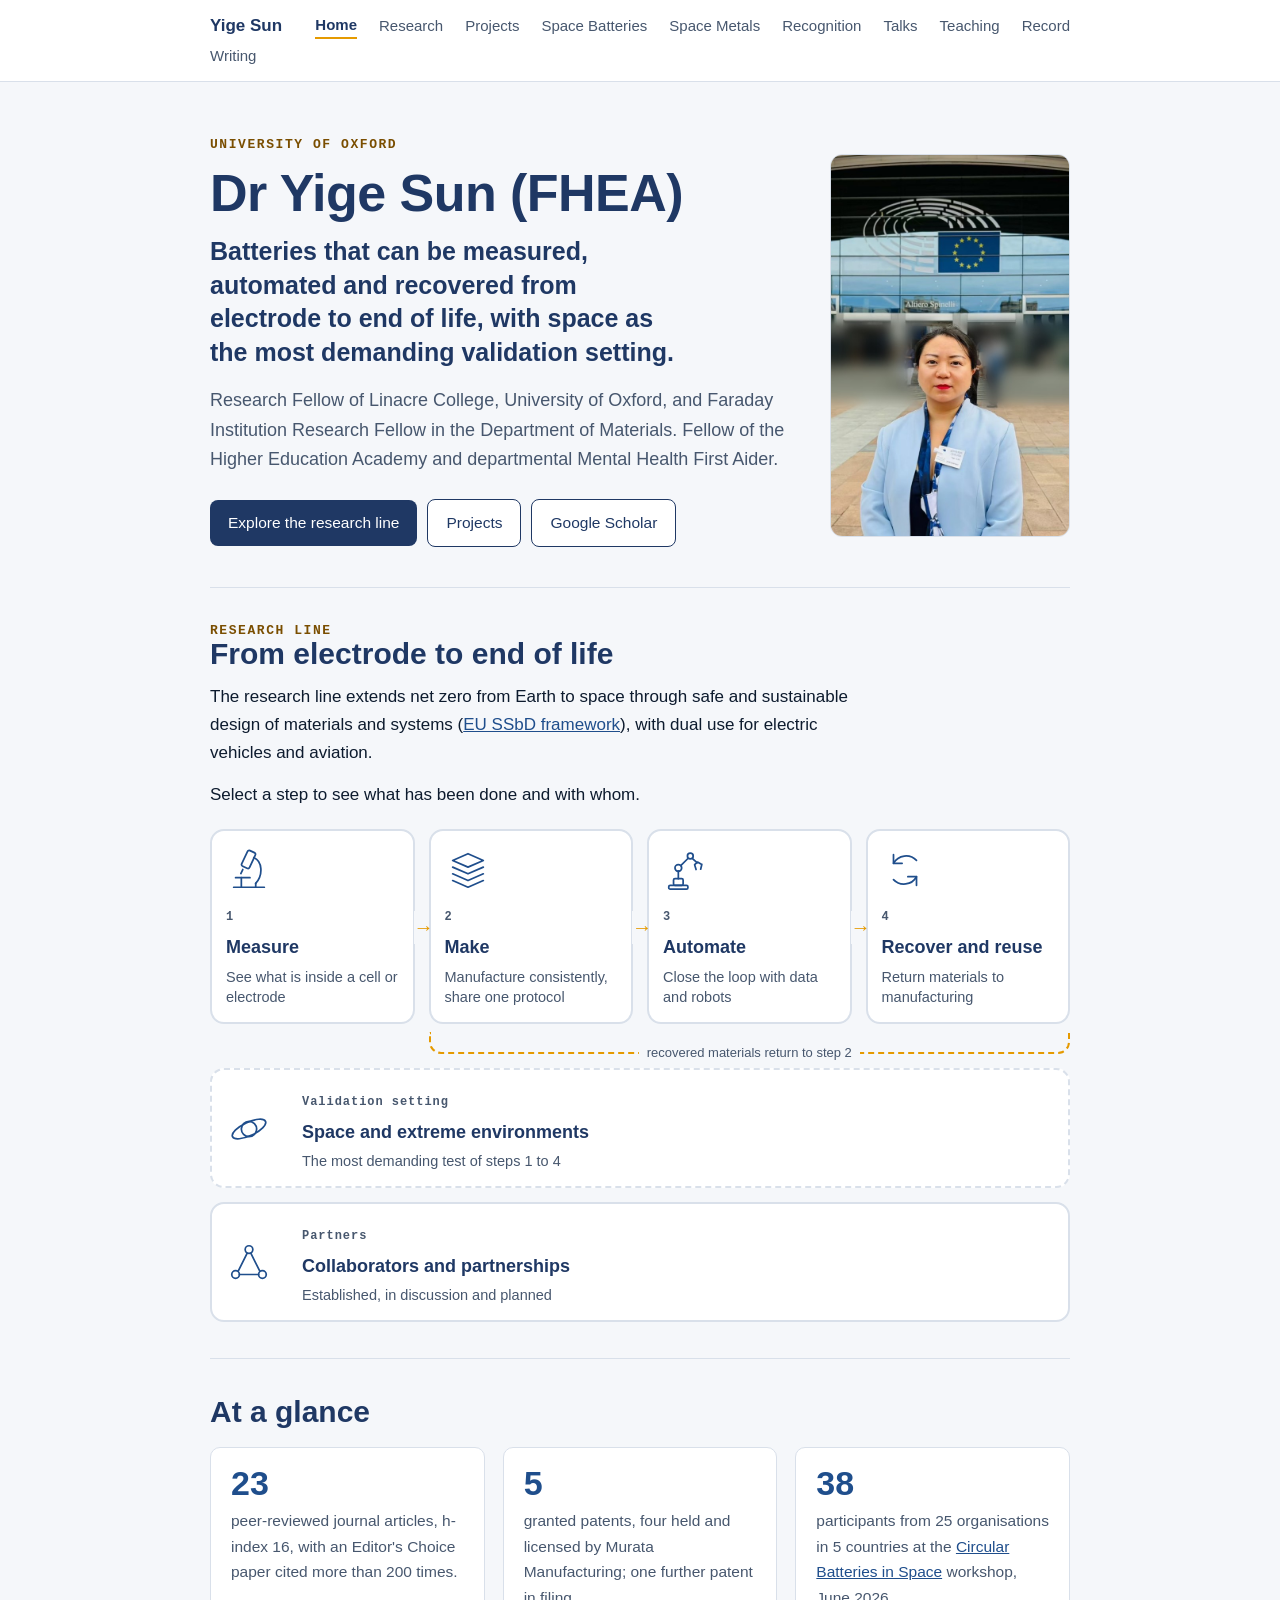
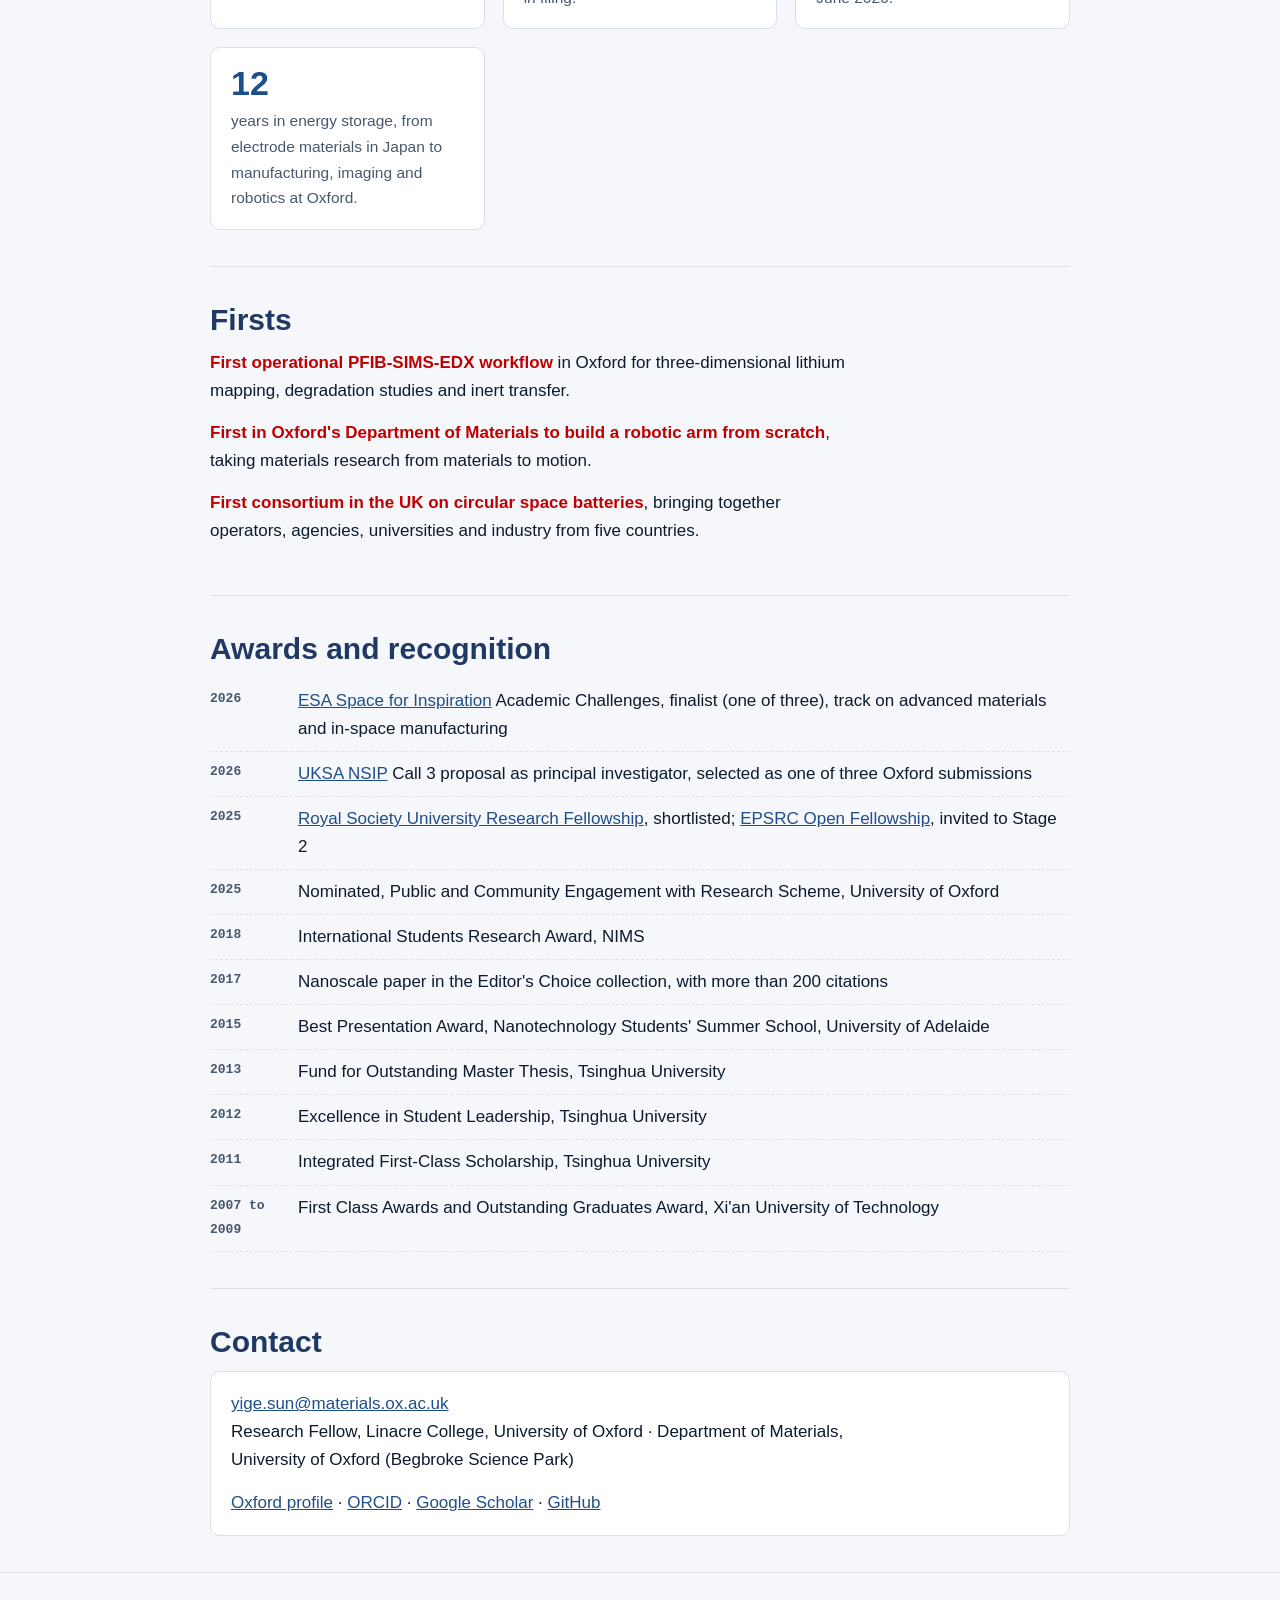
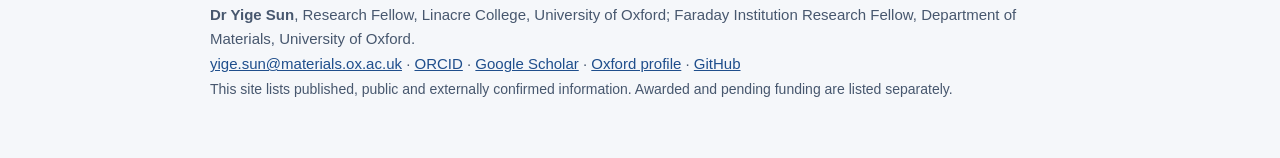
==== index.html @ 3da7af87 "Add files via upload" ====
<!doctype html><html lang="en"><head><meta charset="utf-8"><meta name="viewport" content="width=device-width,initial-scale=1"><title>Dr Yige Sun | Measurable, automated and circular batteries</title><meta name="description" content="Dr Yige Sun, University of Oxford: batteries that can be measured, automated and recovered from electrode to end of life."><link rel="stylesheet" href="assets/style.css"></head><body>
<nav><div class="wrap"><a class="brand" href="index.html">Yige Sun</a><a class="l" href="index.html" aria-current=page>Home</a><a class="l" href="research.html">Research</a><a class="l" href="projects.html">Projects</a><a class="l" href="space-batteries.html">Space Batteries</a><a class="l" href="space-metals.html">Space Metals</a><a class="l" href="recognition.html">Recognition</a><a class="l" href="talks.html">Talks</a><a class="l" href="teaching.html">Teaching</a><a class="l" href="record.html">Record</a><a class="l" href="writing.html">Writing</a></div></nav>
<main class="wrap">
<header class="hero"><div class="herogrid"><div><div class="eyebrow">University of Oxford</div>
<h1>Dr Yige Sun (FHEA)</h1>
<p class="mission">Batteries that can be measured, automated and recovered from electrode to end of life, with space as the most demanding validation setting.</p>
<p class="lede" style="font-size:18px">Research Fellow of Linacre College, University of Oxford, and Faraday Institution Research Fellow in the Department of Materials. Fellow of the Higher Education Academy and departmental Mental Health First Aider.</p>
<a class="btn" href="#chain">Explore the research line</a><a class="btn alt" href="projects.html">Projects</a><a class="btn alt" href="https://scholar.google.co.uk/citations?user=p5d-u5sAAAAJ&hl=en">Google Scholar</a></div>
<img src="assets/photo.jpg" alt="Yige Sun at the European Parliament, Brussels, September 2026"></div></header>
<section id="chain"><div class="eyebrow">Research line</div>
<h2>From electrode to end of life</h2>
<p>The research line extends net zero from Earth to space through safe and sustainable design of materials and systems (<a href="https://research-and-innovation.ec.europa.eu/research-area/industrial-research-and-innovation/chemicals-and-advanced-materials/safe-and-sustainable-design_en">EU SSbD framework</a>), with dual use for electric vehicles and aviation.</p>
<p>Select a step to see what has been done and with whom.</p>
<div class="chain">
<button class="node " data-p="p1" aria-expanded="false"><svg viewBox="0 0 48 48"><rect x="19" y="4" width="9" height="18" rx="2" transform="rotate(25 23.5 13)"/><path d="M17.5 23.5l-2 4.2"/><path d="M10 32h15"/><path d="M29 11c9 4 10 18 2 27"/><path d="M8 42h32"/><path d="M31 38v4"/><path d="M16 32v10"/></svg><div><span class="n">1</span><h3>Measure</h3><p>See what is inside a cell or electrode</p></div></button>
<button class="node " data-p="p2" aria-expanded="false"><svg viewBox="0 0 48 48"><path d="M24 7l16 7-16 7-16-7z"/><path d="M8 21l16 7 16-7"/><path d="M8 28l16 7 16-7"/><path d="M8 35l16 7 16-7"/></svg><div><span class="n">2</span><h3>Make</h3><p>Manufacture consistently, share one protocol</p></div></button>
<button class="node " data-p="p3" aria-expanded="false"><svg viewBox="0 0 48 48"><rect x="6" y="40" width="20" height="4" rx="1.5"/><rect x="11" y="33" width="10" height="7" rx="1.5"/><path d="M16 33V25"/><circle cx="16" cy="22" r="3.5"/><path d="M18.5 19.5L26 12"/><circle cx="28.5" cy="9.5" r="3"/><path d="M30.5 11.8l5 4.5"/><path d="M33 18.5l3-2.8 4.5 2.5M33 18.5l1.5 5M40.5 18.2l-1.2 5"/></svg><div><span class="n">3</span><h3>Automate</h3><p>Close the loop with data and robots</p></div></button>
<button class="node " data-p="p4" aria-expanded="false"><svg viewBox="0 0 48 48"><path d="M36 14a15 15 0 0 0-24 3"/><path d="M12 8v9h9"/><path d="M12 34a15 15 0 0 0 24-3"/><path d="M36 40v-9h-9"/></svg><div><span class="n">4</span><h3>Recover and reuse</h3><p>Return materials to manufacturing</p></div></button>
<div class="loopbar"><span>recovered materials return to step 2</span></div>
<button class="node wide dash" data-p="p5" aria-expanded="false"><svg viewBox="0 0 48 48"><circle cx="24" cy="24" r="8"/><ellipse cx="24" cy="24" rx="19" ry="7" transform="rotate(-25 24 24)"/></svg><div><span class="n">Validation setting</span><h3>Space and extreme environments</h3><p>The most demanding test of steps 1 to 4</p></div></button>
<button class="node wide" data-p="p6" aria-expanded="false"><svg viewBox="0 0 48 48"><circle cx="24" cy="10" r="4"/><circle cx="10" cy="36" r="4"/><circle cx="38" cy="36" r="4"/><path d="M22 14l-9 18M26 14l9 18M14 36h20"/></svg><div><span class="n">Partners</span><h3>Collaborators and partnerships</h3><p>Established, in discussion and planned</p></div></button>
</div>
<div class="panel" id="p1"><h3>1 Measure: see what is inside</h3>
<h4>Done</h4><ul>
<li><b class="k">Oxford's first operational PFIB-SIMS-EDX workflow</b>: quantified three-dimensional lithium maps in electrodes, now transferable to solid-state cells; 11 publications and 6 oral presentations.</li>
<li>Correlative imaging and spectroscopy: SEM-EDX, low-voltage and hyperspectral SEM, Raman, FTIR, XPS, XRD (including glovebox XRD), collaborative X-ray CT.</li>
<li><a href="https://www.sciencedirect.com/science/article/pii/S096843282400163X?via%3Dihub">Micron 190 (2025) 103746</a>; <a href="https://pubs.rsc.org/nr/article-abstract/9/7/2585/529715/Comparison-of-reduction-products-from-graphite?redirectedFrom=fulltext">Nanoscale 9 (2017) 2585</a>, Editor's Choice with more than 200 citations.</li></ul>
<h4>Collaborators</h4><ul><li>Prof Patrick Grant FREng (Oxford Materials, co-author of the PFIB-SIMS-EDX papers)</li><li>Prof Paul Shearing FREng (X-ray CT and Doyle-Fuller-Newman modelling)</li><li>NPL: <a href="https://www.npl.co.uk/measurement-for-business">NPL Measurement for Business</a> submission on low-temperature sample transfer to Raman <span class="tag plan">submitted</span></li></ul></div>

<div class="panel" id="p2"><h3>2 Make: manufacture consistently and share the protocol</h3>
<h4>Done</h4><ul>
<li>Electrode manufacturing research: slurry formulation, multilayer and bilayer coatings, drying effects, phase-inversion electrodes; 3D-printed structural electrodes by wax templating.</li>
<li><b class="k"><a href="https://nextrode.web.ox.ac.uk/">NEXTRODE</a> Phase 1 coordinator</b>: aligned five institutions on one electrode and pouch-cell SOP; designed the shared data template, wrote the recording SOP and merged the partners' data.</li>
<li>Hands-on cell assembly and testing: Li-ion, Na-ion, solid-state, Li-ion capacitors; 400°C PEEK extrusion and 3D printing.</li>
<li>Selected papers: J. Mater. Chem. A 10 (2022) 10593 (drying); J. Colloid Interface Sci. 655 (2024) 518 (multilayer electrodes).</li></ul>
<h4>Planned</h4><ul><li>Circular polymer filaments (PEEK/CNF, PVDF) for 3D printing: originated and leading the Royce <a href="https://www.royce.ac.uk/?p=8718">Industrial Collaboration Programme</a> Round 7 application <span class="tag plan">in preparation</span></li></ul>
<h4>Collaborators</h4><ul><li>Faraday Institution and the NEXTRODE partner institutions; Prof Patrick Grant FREng</li><li>University of Glasgow NextSpace TestRig (polymer filaments)</li><li><a href="https://gow.epsrc.ukri.org/NGBOViewGrant.aspx?GrantRef=EP/M009521/1">EPSRC Enabling Next-Generation Li-ion Batteries</a></li></ul></div>

<div class="panel" id="p3"><h3>3 Automate: close the loop with data and robots</h3>
<h4>Done</h4><ul>
<li>A <a href="https://lnkd.in/p/eyZQNBhz">six-degree-of-freedom robotic arm</a> built from scratch with <a href="https://www.oxramsociety.org/">OxRAM</a>: mechanics, actuation, ROS-based control, open-access code and <a href="https://github.com/OxRAMSociety/RobotArm/tree/main/Tutorials">ROS lectures</a>.</li>
<li>SEM Parameter Optimiser and a failure-aware LLM workflow for instrument data; Python for image recognition, 3D-printer control and data processing; MATLAB, CAD and Blender.</li>
<li>Main contributor to Oxford's <b class="k">GBP 6.4M automation lab bid</b> and to the Oxford Materials DSIT Sovereign AI <a href="https://www.gov.uk/government/publications/sovereign-ai-open-call-autonomous-labs">Autonomous Labs proposal</a>, with Prof Jason Smith and Prof Paul Shearing FREng; discussions with NPL on its automation lab.</li>
<li>Only battery specialist at the <a href="https://aria.org.uk/insights/robot-locomotion">ARIA Robot Locomotion</a> workshop (30 June to 1 July 2026).</li>
<li>Lead of the OxRAM student robotics team since 2020: six robotics projects, open-access code and training resources. The initiative grew into a spin-out company, Oxford Robotics and Additive Manufacturing Group Ltd, which I founded.</li>
<li>A student I mentored delivered <a href="https://github.com/OxRAMSociety/RobotArm/tree/main/Tutorials">six ROS lectures</a> and went on to a robotics DPhil at Oxford; four participants progressed to robotics MSc or PhD programmes in the United States, the United Kingdom and Switzerland.</li></ul>
<figure class="rb wide2"><img src="assets/talk-materials-to-motion.jpg" alt="Title slide: From Materials to Motion, Engineering a Robotic Arm and Exploring Digital Integration"><figcaption>Department of Materials seminar, 2026: <i>From Materials to Motion: Engineering a Robotic Arm and Exploring Digital Integration</i>, with Jia Sen Law.</figcaption></figure>
<figure class="rb"><img src="assets/robot-arm.jpg" alt="Yige Sun with the six-degree-of-freedom robotic arm built with OxRAM"><figcaption>The six-degree-of-freedom robotic arm built from scratch with the OxRAM society. <a href="https://github.com/OxRAMSociety">Code on Robotics</a></figcaption></figure>
<h4>Collaborators</h4><ul><li>Prof Jason Smith and Prof Paul Shearing FREng (Oxford Materials)</li><li>OxRAM society; Manufacturing Technology Centre (robotic battery tear-down)</li><li>NPL</li></ul></div>

<div class="panel" id="p4"><h3>4 Recover and reuse: from end of life back to manufacturing</h3>
<h4>Done</h4><ul>
<li><b class="k">First consortium in the UK on circular space batteries</b>: inaugural workshop, 22 June 2026, Oxford, with <b class="k">38 participants from 25 organisations in 5 countries</b>; concept paper and policy briefing.</li>
<li><a href="https://longitudeprize.org/">Longitude Prize</a> workshop on space batteries, 12 November 2026: the Longitude Prize team (Nesta and Challenge Works) is exploring the concept as a potential national prize challenge.</li>
<li><b class="k">Space Metals</b>: recovery and refining of metals from decommissioned spacecraft; <a href="https://lnkd.in/p/dPvu4RFf">ESA Space for Inspiration 2026</a> finalist (one of three); patent application in filing.</li>
<li>Policy and technical reports: <a href="https://sa.catapult.org.uk/digital-library/technical-considerations-for-serviceable-spacecraft/">Technical Considerations for Serviceable Spacecraft</a> (Satellite Applications Catapult, 2025, energy-systems section); <a href="https://www.imeche.org/policy-and-press/reports/detail/unlocking-the-potential-of-metamaterials">Unlocking the Potential of Metamaterials</a> (<a href="https://www.imeche.org/policy-and-press/reports/detail/unlocking-the-potential-of-metamaterials">IMechE</a>, 2025).</li>
<li>Market validation interviews, December 2026 to March 2027.</li></ul>
<h4>Collaborators</h4><ul><li>Prof Martin Freer, Satellite Applications Catapult, Henry Royce Institute, Faraday Institution, OPEN</li><li>Industry: Altilium, D-Orbit, ClearSpace, Astroscale</li><li>In discussion: University of Luxembourg, ESA contacts, Space Applications Services (ICE Cubes) <span class="tag plan">in discussion</span></li></ul></div>

<div class="panel" id="p5"><h3>Space and extreme environments: the most demanding validation setting</h3>
<p>The same four steps are tested where conditions are hardest. Measurement at low temperature and without air exposure, robotic handling in microgravity and recovery that does not depend on gravity apply to batteries on Earth as well.</p>
<ul><li><b class="k">UKSA <a href="https://lnkd.in/p/e6Y6vdMH">NSIP Call 3</a> proposal as principal investigator</b> (GBP 1.0M, <a href="https://lnkd.in/p/e6Y6vdMH">AI-Driven Designing for Disassembly</a>), selected as one of three Oxford submissions; outcome pending.</li>
<li>Low-temperature sample transfer to Raman (NPL Measurement for Business, submitted); inert transfer workflows in Oxford.</li>
<li>Staged route to microgravity samples under discussion: drop-tower style free fall, longer microgravity, then the ISS <span class="tag plan">in discussion</span></li>
<li><a href="https://www.nasa.gov/batteryworkshop">NASA Aerospace Battery Workshop</a> (2024); <a href="https://lnkd.in/p/d5xUKqBY">ESA Strategy Forum on Space-Based Data Centres</a> (2026); <a href="https://lnkd.in/p/eJEa42eU">European Commission JRC and European Parliament High-Level Conference</a> on Raw Materials (2026).</li></ul></div>

<div class="panel" id="p6"><h3>Collaborators and partnerships</h3>
<h4>Established</h4><ul><li><b>Oxford</b>: Prof Patrick Grant FREng, Prof Paul Shearing FREng, Prof Jason Smith, OxRAM society</li><li><b>Programmes and agencies</b>: Faraday Institution, Henry Royce Institute, Satellite Applications Catapult, NPL, OPEN, Linacre College</li><li><b>Industry</b>: Altilium, D-Orbit, ClearSpace, Astroscale</li><li><b>Japan</b>: NIMS (four years of research), Murata Manufacturing (licensed patents), invited talks at NIMS and AIST</li></ul>
<h4>In discussion or planned</h4><ul><li>University of Luxembourg; ESA; Space Applications Services (ICE Cubes); University of Glasgow NextSpace TestRig</li><li>Nesta and Challenge Works (Longitude Prize)</li></ul></div>
</section>
<section><h2>At a glance</h2><div class="grid">
<div class="card"><span class="big">23</span><p>peer-reviewed journal articles, h-index 16, with an Editor's Choice paper cited more than 200 times.</p></div>
<div class="card"><span class="big">5</span><p>granted patents, four held and licensed by Murata Manufacturing; one further patent in filing.</p></div>
<div class="card"><span class="big">38</span><p>participants from 25 organisations in 5 countries at the <a href="https://hzgezi-lynette.github.io/circular-space-batt/">Circular Batteries in Space</a> workshop, June 2026.</p></div>
<div class="card"><span class="big">12</span><p>years in energy storage, from electrode materials in Japan to manufacturing, imaging and robotics at Oxford.</p></div></div></section>
<section><h2>Firsts</h2>
<p><b class="k">First operational PFIB-SIMS-EDX workflow</b> in Oxford for three-dimensional lithium mapping, degradation studies and inert transfer.</p>
<p><b class="k">First in Oxford's Department of Materials to build a robotic arm from scratch</b>, taking materials research from materials to motion.</p>
<p><b class="k">First consortium in the UK on circular space batteries</b>, bringing together operators, agencies, universities and industry from five countries.</p></section>
<section><h2>Awards and recognition</h2><ul class="aw"><li><span class="y">2026</span><span><a href="https://lnkd.in/p/dPvu4RFf">ESA Space for Inspiration</a> Academic Challenges, finalist (one of three), track on advanced materials and in-space manufacturing</span></li><li><span class="y">2026</span><span><a href="https://lnkd.in/p/e6Y6vdMH">UKSA NSIP</a> Call 3 proposal as principal investigator, selected as one of three Oxford submissions</span></li><li><span class="y">2025</span><span><a href="https://royalsociety.org/grants-schemes-awards/grants/university-research/">Royal Society University Research Fellowship</a>, shortlisted; <a href="https://www.ukri.org/opportunity/epsrc-open-fellowships-dec-2023-responsive-mode/">EPSRC Open Fellowship</a>, invited to Stage 2</span></li><li><span class="y">2025</span><span>Nominated, Public and Community Engagement with Research Scheme, University of Oxford</span></li><li><span class="y">2018</span><span>International Students Research Award, NIMS</span></li><li><span class="y">2017</span><span>Nanoscale paper in the Editor's Choice collection, with more than 200 citations</span></li><li><span class="y">2015</span><span>Best Presentation Award, Nanotechnology Students' Summer School, University of Adelaide</span></li><li><span class="y">2013</span><span>Fund for Outstanding Master Thesis, Tsinghua University</span></li><li><span class="y">2012</span><span>Excellence in Student Leadership, Tsinghua University</span></li><li><span class="y">2011</span><span>Integrated First-Class Scholarship, Tsinghua University</span></li><li><span class="y">2007 to 2009</span><span>First Class Awards and Outstanding Graduates Award, Xi'an University of Technology</span></li></ul></section>
<section><h2>Contact</h2><div class="contact"><p><a href="mailto:yige.sun@materials.ox.ac.uk">yige.sun@materials.ox.ac.uk</a><br>Research Fellow, Linacre College, University of Oxford · Department of Materials, University of Oxford (Begbroke Science Park)</p>
<p style="margin:0"><a href="https://materialsoutreach.web.ox.ac.uk/people/dr-yige-sun">Oxford profile</a> · <a href="https://orcid.org/0000-0001-8661-8642">ORCID</a> · <a href="https://scholar.google.co.uk/citations?user=p5d-u5sAAAAJ&hl=en">Google Scholar</a> · <a href="https://github.com/OxRAMSociety">GitHub</a></p></div></section>
<script src="assets/chain.js"></script>
</main>
<footer><div class="wrap"><b>Dr Yige Sun</b>, Research Fellow, Linacre College, University of Oxford; Faraday Institution Research Fellow, Department of Materials, University of Oxford.<br>
<a href="mailto:yige.sun@materials.ox.ac.uk">yige.sun@materials.ox.ac.uk</a> · <a href="https://orcid.org/0000-0001-8661-8642">ORCID</a> · <a href="https://scholar.google.co.uk/citations?user=p5d-u5sAAAAJ&hl=en">Google Scholar</a> · <a href="https://materialsoutreach.web.ox.ac.uk/people/dr-yige-sun">Oxford profile</a> · <a href="https://github.com/OxRAMSociety">GitHub</a><br>
<span class="note">This site lists published, public and externally confirmed information. Awarded and pending funding are listed separately.</span></div></footer></body></html>
---- assets/style.css ----
:root{--bg:#F5F7FA;--card:#fff;--ink:#0D1B2E;--soft:#47576E;--line:#D9E0EA;--navy:#1F3864;--blue:#1F4E8C;--amber:#E59A00;--red:#C00000;--wash:#E7EDF6}
*{box-sizing:border-box}
html{scroll-behavior:smooth}
body{margin:0;background:var(--bg);color:var(--ink);font:17px/1.65 -apple-system,BlinkMacSystemFont,"Segoe UI",Helvetica,Arial,sans-serif}
a{color:var(--blue)}a:hover{color:var(--navy)}
.wrap{max-width:900px;margin:0 auto;padding:0 20px}
nav{position:sticky;top:0;background:rgba(255,255,255,.96);border-bottom:1px solid var(--line);z-index:5}
nav .wrap{display:flex;flex-wrap:wrap;gap:4px 22px;align-items:center;padding-top:12px;padding-bottom:12px}
nav .brand{font-weight:700;color:var(--navy);text-decoration:none;margin-right:auto}
nav a.l{text-decoration:none;color:var(--soft);font-size:15px}
nav a.l[aria-current=page]{color:var(--navy);font-weight:600;border-bottom:2px solid var(--amber)}
header.hero{padding:56px 0 34px}
.eyebrow{font:600 13px/1 ui-monospace,Menlo,Consolas,monospace;letter-spacing:.12em;text-transform:uppercase;color:#7A4E00}
h1{font-size:clamp(32px,6vw,52px);line-height:1.08;margin:14px 0 14px;color:var(--navy);letter-spacing:-.01em}
h2{font-size:clamp(23px,3.6vw,30px);line-height:1.15;margin:0 0 12px;color:var(--navy)}
h3{font-size:18px;margin:0 0 6px;color:var(--navy)}
.lede{font-size:clamp(18px,2.3vw,21px);color:var(--soft);max-width:62ch;margin:0 0 18px}
section{padding:36px 0;border-top:1px solid var(--line)}
p{margin:0 0 14px;max-width:68ch}
b.k{color:var(--red)}
.grid{display:grid;grid-template-columns:repeat(auto-fit,minmax(250px,1fr));gap:18px;margin-top:18px}
.card{background:var(--card);border:1px solid var(--line);border-radius:10px;padding:18px 20px;min-width:0}
.card p{font-size:15.5px;color:var(--soft);margin:0}
.card .big{display:block;font-size:34px;line-height:1;font-weight:700;color:var(--blue);margin-bottom:8px}
.pill{display:inline-block;font-size:13px;padding:3px 10px;border-radius:99px;background:var(--wash);color:var(--navy);margin:0 6px 6px 0}
.btn{display:inline-block;background:var(--navy);color:#fff;text-decoration:none;padding:10px 18px;border-radius:8px;margin:6px 10px 6px 0;font-size:15.5px}
.btn.alt{background:#fff;color:var(--navy);border:1px solid var(--navy)}
table{border-collapse:collapse;width:100%;background:var(--card);border:1px solid var(--line);border-radius:10px;overflow:hidden;font-size:15.5px}
th,td{padding:10px 14px;text-align:left;vertical-align:top;border-bottom:1px solid var(--line)}
th{background:var(--wash);color:var(--navy);font-size:14px}
tr:last-child td{border-bottom:0}
.tl{list-style:none;margin:18px 0 0;padding:0;border-left:3px solid var(--line)}
.tl li{position:relative;padding:0 0 18px 22px}
.tl li:before{content:"";position:absolute;left:-9px;top:7px;width:15px;height:15px;border-radius:50%;background:var(--amber);border:3px solid var(--bg)}
.tl .y{font:600 13px/1 ui-monospace,Menlo,Consolas,monospace;color:var(--soft);display:block;margin-bottom:4px}
.tl .t{font-weight:600}
.note{font-size:14px;color:var(--soft);max-width:72ch}
.cells{display:flex;gap:5px;max-width:360px;margin:20px 0 6px}.cells i{flex:1;height:18px;border-radius:3px;background:var(--amber)}.cells i.off{background:var(--line)}
footer{border-top:1px solid var(--line);padding:30px 0 56px;color:var(--soft);font-size:15px}
@media(max-width:560px){body{font-size:16px}nav .brand{width:100%}}
.herogrid{display:grid;grid-template-columns:1fr 240px;gap:28px;align-items:center}
.herogrid img{width:100%;border-radius:12px;border:1px solid var(--line);display:block}
.herogrid.top{align-items:start}
@media(max-width:700px){.herogrid{grid-template-columns:1fr}.herogrid img{max-width:230px;order:-1}}
ul.plain{margin:0 0 14px;padding-left:20px;max-width:72ch}ul.plain li{margin-bottom:6px}
.aw{list-style:none;padding:0;margin:0}.aw li{display:grid;grid-template-columns:78px 1fr;gap:10px;padding:8px 0;border-bottom:1px dashed var(--line)}
.aw .y{font:600 13px/1.9 ui-monospace,Menlo,Consolas,monospace;color:var(--soft)}
.contact{background:var(--card);border:1px solid var(--line);border-radius:10px;padding:18px 20px}
.mission{font-size:clamp(20px,2.6vw,25px);line-height:1.35;color:var(--navy);font-weight:600;max-width:34ch;margin:0 0 16px}
.chain{display:grid;grid-template-columns:repeat(4,1fr);gap:14px;margin-top:20px;position:relative}
.node{display:flex;flex-direction:column;align-items:flex-start;justify-content:flex-start;background:var(--card);border:2px solid var(--line);border-radius:14px;padding:16px 14px 14px;text-align:left;cursor:pointer;font:inherit;color:inherit;position:relative}
.node:hover,.node[aria-expanded=true]{border-color:var(--amber);box-shadow:0 2px 10px rgba(31,56,100,.12)}
.node svg{width:46px;height:46px;stroke:var(--blue);fill:none;stroke-width:1.8;stroke-linecap:round;stroke-linejoin:round;display:block;margin-bottom:8px}
.node .n{font:600 12px/1 ui-monospace,Menlo,Consolas,monospace;color:var(--soft);letter-spacing:.08em}
.node h3{margin:4px 0 4px;font-size:18px}
.node p{margin:0;font-size:14.5px;color:var(--soft);line-height:1.4}
.chain .node:nth-child(-n+3):after{content:"\2192";position:absolute;right:-13px;top:42%;font-size:20px;color:var(--amber);background:var(--bg);width:12px;text-align:center;z-index:2}
.loopbar{grid-column:2/5;height:22px;border:2px dashed var(--amber);border-top:0;border-radius:0 0 12px 12px;margin:-6px 0 0;position:relative;font-size:13px;color:var(--soft);text-align:center;line-height:42px}
.loopbar span{background:var(--bg);padding:0 8px}
.node.wide{grid-column:1/-1;display:grid;grid-template-columns:62px 1fr;gap:14px;align-items:center}
.wide.dash{border-style:dashed}
.wide svg{margin:0}
.panel{background:var(--card);border:1px solid var(--line);border-left:5px solid var(--amber);border-radius:10px;padding:18px 22px;margin-top:16px}
.js .panel[hidden]{display:none}
.panel h3{margin-top:2px}.panel h4{margin:14px 0 4px;font-size:15px;color:var(--navy);text-transform:uppercase;letter-spacing:.06em}
.panel ul{margin:0 0 6px;padding-left:20px}.panel li{margin-bottom:5px;font-size:16px}
.tag{font-size:12px;padding:1px 8px;border-radius:99px;background:var(--wash);color:var(--navy);margin-left:6px}
.tag.plan{background:#FFF1D6;color:#7A4E00}
@media(max-width:760px){.chain{grid-template-columns:1fr 1fr}.chain .node:nth-child(-n+3):after{display:none}.loopbar{display:none}}
@media(max-width:430px){.chain{grid-template-columns:1fr}}

.media{display:grid;grid-template-columns:repeat(auto-fit,minmax(240px,1fr));gap:18px;align-items:start}
.media figure{margin:0;background:#fff;border-radius:12px;padding:10px;box-shadow:0 1px 4px rgba(31,56,100,.12)}
.media img{width:100%;height:auto;border-radius:8px;display:block}
.media img.cover{max-width:260px;margin:0 auto}
.media figcaption{font-size:14px;line-height:1.45;margin-top:8px;color:#333}

.media{grid-template-columns:repeat(3,1fr)}
.media img{height:240px;object-fit:cover;object-position:50% 25%}
.media img.cover{height:240px;max-width:none;object-fit:contain;background:#eef2f9}
@media(max-width:760px){.media{grid-template-columns:1fr}}

.media img{object-position:50% 30%}
.media img.cover{object-position:50% 50%}

.media img.nat{height:auto;object-fit:initial}


section h4{margin:14px 0 4px;color:var(--navy);font-size:16px}

/* Content from the Batteries in Orbit story page, used as written */
.oe{--surface:#fff;--ink-soft:#42526A;--accent:#E59A00;--accent-ink:#7A4E00;--blue:#1F4E8C;--blue-soft:#C9D8EE;--warn:#C23B22;--bg:#EEF1F5;--line:#D3DAE4}
.oe .sub{padding:26px 0 8px;border-top:1px solid var(--line)}
.oe .sub:first-of-type{border-top:0}
.oe .eyebrow{font-family:ui-monospace,Menlo,Consolas,monospace;font-size:13px;letter-spacing:.12em;text-transform:uppercase;color:var(--accent-ink)}
.oe h3{font-size:clamp(22px,3.6vw,30px);line-height:1.15;margin:8px 0 12px;color:var(--navy)}
.oe .stats{display:grid;grid-template-columns:repeat(auto-fit,minmax(220px,1fr));gap:20px;margin:22px 0 8px}
.oe .stat{background:var(--surface);border:1px solid var(--line);border-radius:10px;padding:20px 20px 18px;min-width:0}
.oe .stat b{display:block;font-size:clamp(38px,7vw,52px);line-height:1;letter-spacing:-.02em;color:var(--blue)}
.oe .stat span{display:block;margin-top:10px;color:var(--ink-soft);font-size:15px;line-height:1.45}
.oe .stat .bar{height:6px;border-radius:3px;background:var(--line);margin-top:14px;overflow:hidden}
.oe .stat .bar u{display:block;height:100%;background:var(--accent);text-decoration:none}
.oe .note{font-family:ui-monospace,Menlo,Consolas,monospace;font-size:12px;color:var(--ink-soft);margin-top:10px;max-width:70ch}
.oe .chart{margin:24px 0 8px;background:var(--surface);border:1px solid var(--line);border-radius:10px;padding:22px 20px;overflow-x:auto}
.oe .chart-inner{min-width:520px}
.oe .row{display:grid;grid-template-columns:minmax(170px,1.2fr) 3fr 118px;gap:14px;align-items:center;padding:9px 0;border-bottom:1px dashed var(--line)}
.oe .row:last-of-type{border-bottom:0}
.oe .row .lab{font-size:15px;line-height:1.35}
.oe .row .lab small{display:block;color:var(--ink-soft);font-size:12.5px}
.oe .track{position:relative;height:14px;background:var(--bg);border-radius:7px}
.oe .fill{position:absolute;top:0;height:100%;border-radius:7px;background:var(--blue)}
.oe .fill.risk{background:var(--warn)}
.oe .fill.dot{width:10px;border-radius:50%;height:14px;background:var(--accent)}
.oe .val{font-family:ui-monospace,Menlo,Consolas,monospace;font-size:13.5px;text-align:right;white-space:nowrap}
.oe .axis{display:grid;grid-template-columns:minmax(170px,1.2fr) 3fr 118px;gap:14px;font-family:ui-monospace,Menlo,Consolas,monospace;font-size:11.5px;color:var(--ink-soft);margin-top:4px}
.oe .axis div:nth-child(2){display:flex;justify-content:space-between}
.oe .compare{display:grid;grid-template-columns:repeat(auto-fit,minmax(260px,1fr));gap:20px;margin-top:20px}
.oe .path{background:var(--surface);border:1px solid var(--line);border-radius:10px;padding:20px;min-width:0}
.oe .path h4{font-family:ui-monospace,Menlo,Consolas,monospace;font-size:12.5px;letter-spacing:.1em;text-transform:uppercase;margin:0 0 14px;color:var(--ink-soft);font-weight:500}
.oe .steps{display:flex;gap:8px;flex-wrap:wrap}
.oe .step{flex:1 1 90px;border-radius:8px;padding:12px 10px;font-weight:600;font-size:17px;text-align:center;background:var(--bg);border:1px solid var(--line)}
.oe .path.new .step{background:var(--blue-soft);border-color:transparent}
.oe .path.old .step:last-child{color:var(--warn);border-color:var(--warn)}
.oe .path p{margin:14px 0 0;font-size:15px;color:var(--ink-soft)}
@media (max-width:560px){.oe .row{grid-template-columns:1fr;gap:6px}.oe .val{text-align:left}.oe .axis{grid-template-columns:1fr}.oe .axis div:first-child,.oe .axis div:last-child{display:none}.oe .chart-inner{min-width:0}}
.upd{background:#fff;border:1px solid var(--line);border-left:4px solid var(--blue);border-radius:10px;padding:18px 20px;margin-top:14px}
.upd .when{font:12.5px ui-monospace,Menlo,Consolas,monospace;letter-spacing:.08em;text-transform:uppercase;color:var(--soft)}
.upd h3{margin:6px 0 8px;font-size:20px}
.upd .links a{margin-right:16px}

/* AstroFeedstock */
.af{--navy:#071b38;--blue:#0f74d8;--cyan:#cfeeff;--ink:#122033;--muted:#64748b;--line:#dce6f0;--paper:#f7fafc;--orange:#ff8b3d;color:#172b44}
.af *{box-sizing:border-box}
.af .button{ display:inline-block; background:#fff; color:var(--navy); text-decoration:none; padding:12px 18px; border-radius:8px; font-weight:750; font-size:14px; }
.af .section-head{ display:flex; justify-content:space-between; gap:30px; align-items:end; border-bottom:1px solid var(--line); padding-bottom:22px; margin-bottom:32px; }
.af h2{ margin:0; color:var(--navy); font-size:clamp(28px,4vw,44px); line-height:1.08; letter-spacing:-.035em; }
.af .section-head p{ max-width:450px; margin:0; color:#5e7891; }
.af .intro{ font-size:22px; max-width:900px; color:#29435e; }
.af .stats{ display:grid; grid-template-columns:repeat(4,1fr); gap:14px; margin-top:34px; }
.af .stat{ background:white; border:1px solid var(--line); border-top:3px solid var(--blue); padding:20px; min-height:145px; }
.af .stat:nth-child(2){ border-top-color:var(--orange); }
.af .stat:nth-child(3){ border-top-color:#37b779; }
.af .stat:nth-child(4){ border-top-color:#d95caa; }
.af .stat strong{ display:block; color:var(--navy); font-size:31px; line-height:1; letter-spacing:-.04em; margin-bottom:10px; }
.af .stat span{ color:var(--muted); font-size:13px; }
.af .panel{ background:var(--cyan); border:1px solid #93d2ff; border-radius:22px; padding:34px; }
.af .panel h3{ margin:0 0 14px; font-size:28px; color:var(--navy); line-height:1.1; }
.af .panel p{ margin:0; max-width:680px; color:#35506c; }
.af .flow{ display:grid; grid-template-columns:repeat(6,1fr); gap:10px; margin-top:26px; }
.af .step{ background:white; border:1px solid var(--line); padding:18px 14px; min-height:132px; position:relative; }
.af .step:not(:last-child):after{ content:"→"; position:absolute; right:-12px; top:48px; color:var(--blue); font-size:22px; z-index:2; }
.af .step b{ display:block; color:var(--blue); font-size:12px; letter-spacing:.08em; margin-bottom:18px; }
.af .step strong{ display:block; color:var(--navy); line-height:1.15; margin-bottom:8px; }
.af .step small{ color:var(--muted); font-size:12px; }
.af .grid2{ display:grid; grid-template-columns:1fr 1fr; gap:18px; }
.af .card{ background:white; border:1px solid var(--line); padding:26px; }
.af .card h3{ color:var(--navy); margin:0 0 10px; font-size:20px; }
.af .card p{ color:var(--muted); margin:0; }
.af .quote{ margin-top:32px; font-size:28px; line-height:1.2; color:var(--navy); letter-spacing:-.025em; border-left:4px solid var(--orange); padding-left:20px; }
.af .mission-track{ display:grid; grid-template-columns:repeat(8,1fr); gap:0; margin:35px 0 18px; border-top:2px solid var(--blue); }
.af .mission-node{ min-height:190px; padding:18px 12px 12px; border-right:1px solid var(--line); position:relative; }
.af .mission-node:first-child{ border-left:1px solid var(--line); }
.af .mission-node:before{ content:""; position:absolute; top:-8px; left:12px; width:13px; height:13px; background:white; border:3px solid var(--blue); border-radius:50%; }
.af .mission-node:nth-child(4):before,.af .mission-node:nth-child(5):before{ border-color:var(--orange); }
.af .mission-node:nth-child(6):before,.af .mission-node:nth-child(7):before{ border-color:#37b779; }
.af .mission-node b{ display:block; color:var(--blue); font-size:11px; letter-spacing:.09em; margin:8px 0 18px; }
.af .mission-node strong{ display:block; color:var(--navy); line-height:1.15; margin-bottom:8px; }
.af .mission-node span{ display:block; color:var(--muted); font-size:12px; line-height:1.4; }
.af .mission-note{ background:#fff; border:1px solid var(--line); padding:18px 20px; color:#35506c; font-size:14px; }
.af .formula{ background:var(--navy); color:#d7e7f5; border-radius:14px; padding:24px; margin-top:18px; overflow:auto; }
.af .formula code{ color:#9bd5ff; font-size:17px; }
.af .calc-grid{ display:grid; grid-template-columns:repeat(3,1fr); gap:14px; margin-top:22px; }
.af .calc{ background:white; border:1px solid var(--line); padding:20px; }
.af .calc b{ display:block; color:var(--blue); font-size:12px; letter-spacing:.08em; margin-bottom:9px; }
.af .calc strong{ display:block; color:var(--navy); font-size:22px; margin-bottom:7px; }
.af .calc p{ margin:0; color:var(--muted); font-size:13px; line-height:1.5; }
.af .calc sup{ font-size: 10px; line-height: 0; vertical-align: super; }
.af .data-table{ width:100%; border-collapse:collapse; margin-top:24px; background:white; font-size:13px; display: block; overflow-x: auto; }
.af .data-table th,.af .data-table td{ text-align:left; padding:12px 14px; border:1px solid var(--line); }
.af .data-table th{ background:#edf5fb; color:var(--navy); font-size:11px; letter-spacing:.05em; text-transform:uppercase; }
.af .data-table td{ color:#41566f; }
.af .data-table td strong{ color:var(--navy); }
.af .detail-note{ margin-top:18px; color:var(--muted); font-size:13px; }
.af .ref-list{ list-style-type: decimal; padding-left: 20px; font-size: 13px; color: var(--muted); line-height: 1.6; }
.af .ref-list li{ margin-bottom: 12px; }
.af .ref-list i{ font-style: italic; }
.af .figure-wrap{ background:#020817; border:1px solid #24486a; border-radius:18px; padding:12px; box-shadow:0 24px 70px rgba(0,0,0,.35); }
.af .figure-wrap img{ display:block; width:100%; height:auto; border-radius:10px; }
.af .caption{ color:#93aec5; font-size:12px; margin:12px 4px 0; }
@media (max-width:800px){.af .stats,.af .flow,.af .grid2{ grid-template-columns:1fr 1fr; }.af .step:not(:last-child):after{ display:none; }.af .section-head{ display:block; }.af .section-head p{ margin-top:15px; }}
@media (max-width:800px){.af .mission-track{ grid-template-columns:repeat(4,1fr); }.af .mission-node{ border-bottom:1px solid var(--line); }}
@media (max-width:800px){.af .calc-grid{ grid-template-columns:1fr; }}
@media (max-width:520px){.af .stats,.af .flow,.af .grid2{ grid-template-columns:1fr; }.af .panel{ padding:24px; }}
.af .eyebrow{color:#79c5ff}.af .panel .eyebrow{color:#0f74d8}.af .quote{margin-top:32px}.af h3{color:var(--navy)}.af section,.af .sec{padding:0}
.af .sec{padding:36px 0;border-top:1px solid #D9E0EA}.af .section-head h2,.af .panel h2{margin:0}.af .data-table{font-size:13px}

.af .button{background:#0f74d8;color:#fff}
.af.sources{background:transparent}

.rb{margin:14px 0;max-width:280px;background:#fff;border-radius:12px;padding:10px;box-shadow:0 1px 4px rgba(31,56,100,.12)}.rb img{width:100%;height:auto;border-radius:8px;display:block}.rb figcaption{font-size:14px;line-height:1.45;margin-top:8px;color:#333}

.rb.wide2{max-width:520px}
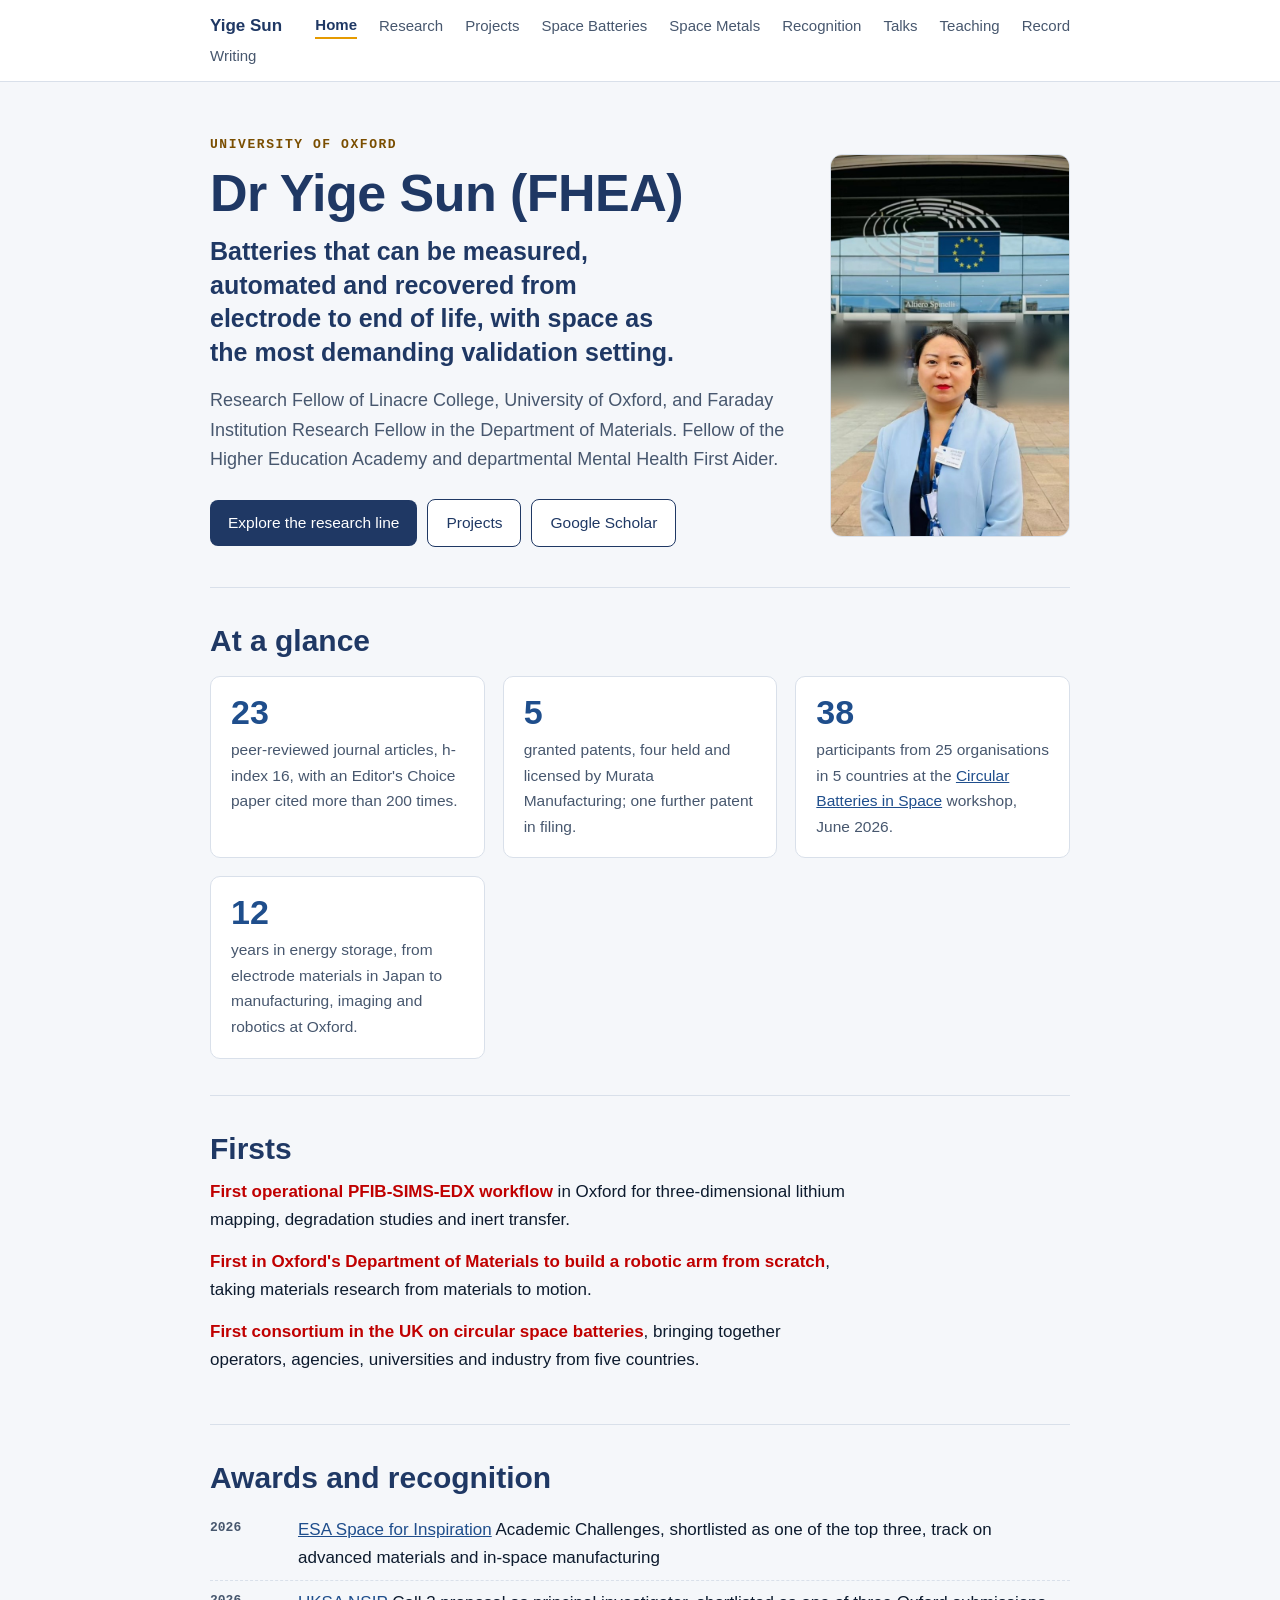
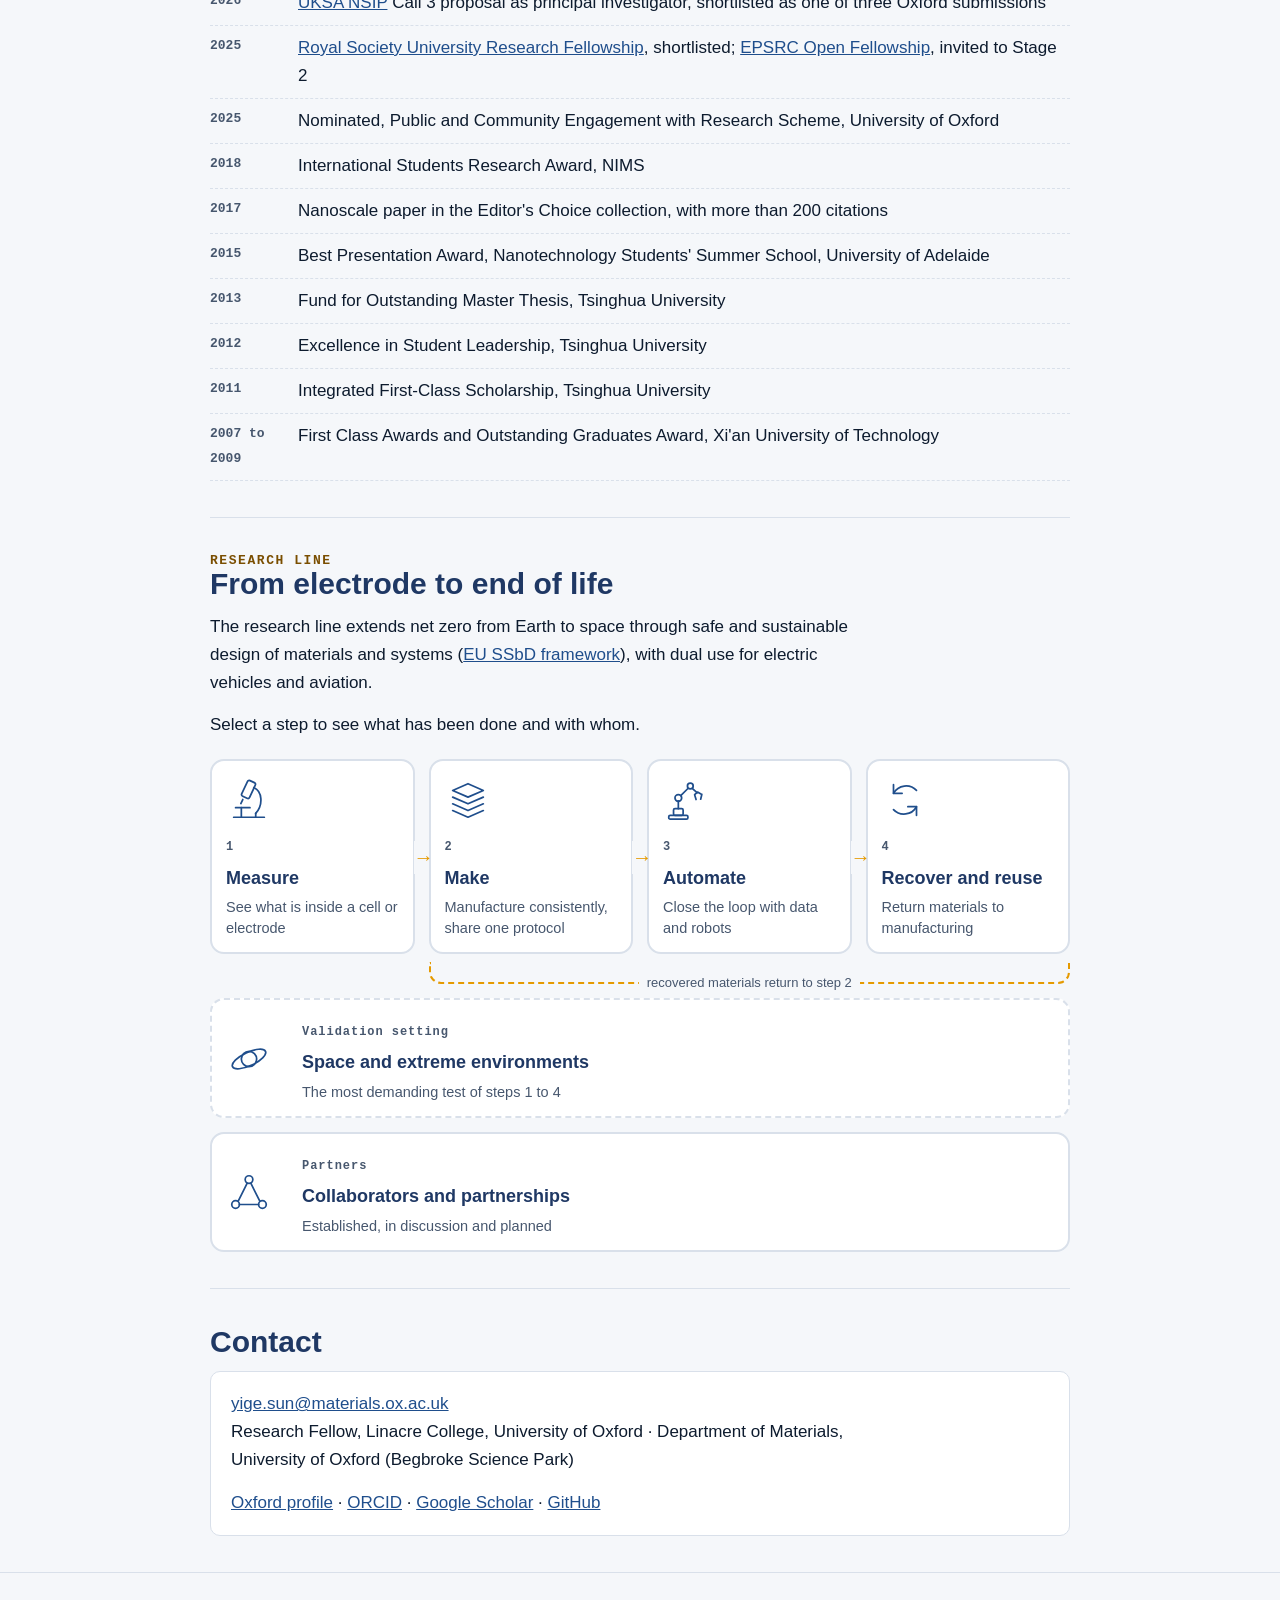
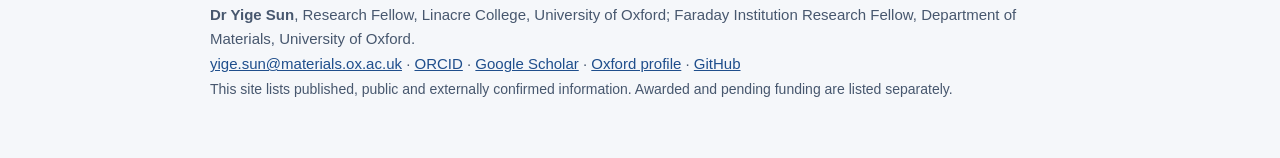
==== commit 05d4cdaa: "Add files via upload" ====
--- a/index.html
+++ b/index.html
@@ -7,6 +7,16 @@
 <p class="lede" style="font-size:18px">Research Fellow of Linacre College, University of Oxford, and Faraday Institution Research Fellow in the Department of Materials. Fellow of the Higher Education Academy and departmental Mental Health First Aider.</p>
 <a class="btn" href="#chain">Explore the research line</a><a class="btn alt" href="projects.html">Projects</a><a class="btn alt" href="https://scholar.google.co.uk/citations?user=p5d-u5sAAAAJ&hl=en">Google Scholar</a></div>
 <img src="assets/photo.jpg" alt="Yige Sun at the European Parliament, Brussels, September 2026"></div></header>
+<section><h2>At a glance</h2><div class="grid">
+<div class="card"><span class="big">23</span><p>peer-reviewed journal articles, h-index 16, with an Editor's Choice paper cited more than 200 times.</p></div>
+<div class="card"><span class="big">5</span><p>granted patents, four held and licensed by Murata Manufacturing; one further patent in filing.</p></div>
+<div class="card"><span class="big">38</span><p>participants from 25 organisations in 5 countries at the <a href="https://hzgezi-lynette.github.io/circular-space-batt/">Circular Batteries in Space</a> workshop, June 2026.</p></div>
+<div class="card"><span class="big">12</span><p>years in energy storage, from electrode materials in Japan to manufacturing, imaging and robotics at Oxford.</p></div></div></section>
+<section><h2>Firsts</h2>
+<p><b class="k">First operational PFIB-SIMS-EDX workflow</b> in Oxford for three-dimensional lithium mapping, degradation studies and inert transfer.</p>
+<p><b class="k">First in Oxford's Department of Materials to build a robotic arm from scratch</b>, taking materials research from materials to motion.</p>
+<p><b class="k">First consortium in the UK on circular space batteries</b>, bringing together operators, agencies, universities and industry from five countries.</p></section>
+<section><h2>Awards and recognition</h2><ul class="aw"><li><span class="y">2026</span><span><a href="https://lnkd.in/p/dPvu4RFf">ESA Space for Inspiration</a> Academic Challenges, shortlisted as one of the top three, track on advanced materials and in-space manufacturing</span></li><li><span class="y">2026</span><span><a href="https://lnkd.in/p/e6Y6vdMH">UKSA NSIP</a> Call 3 proposal as principal investigator, shortlisted as one of three Oxford submissions</span></li><li><span class="y">2025</span><span><a href="https://royalsociety.org/grants-schemes-awards/grants/university-research/">Royal Society University Research Fellowship</a>, shortlisted; <a href="https://www.ukri.org/opportunity/epsrc-open-fellowships-dec-2023-responsive-mode/">EPSRC Open Fellowship</a>, invited to Stage 2</span></li><li><span class="y">2025</span><span>Nominated, Public and Community Engagement with Research Scheme, University of Oxford</span></li><li><span class="y">2018</span><span>International Students Research Award, NIMS</span></li><li><span class="y">2017</span><span>Nanoscale paper in the Editor's Choice collection, with more than 200 citations</span></li><li><span class="y">2015</span><span>Best Presentation Award, Nanotechnology Students' Summer School, University of Adelaide</span></li><li><span class="y">2013</span><span>Fund for Outstanding Master Thesis, Tsinghua University</span></li><li><span class="y">2012</span><span>Excellence in Student Leadership, Tsinghua University</span></li><li><span class="y">2011</span><span>Integrated First-Class Scholarship, Tsinghua University</span></li><li><span class="y">2007 to 2009</span><span>First Class Awards and Outstanding Graduates Award, Xi'an University of Technology</span></li></ul></section>
 <section id="chain"><div class="eyebrow">Research line</div>
 <h2>From electrode to end of life</h2>
 <p>The research line extends net zero from Earth to space through safe and sustainable design of materials and systems (<a href="https://research-and-innovation.ec.europa.eu/research-area/industrial-research-and-innovation/chemicals-and-advanced-materials/safe-and-sustainable-design_en">EU SSbD framework</a>), with dual use for electric vehicles and aviation.</p>
@@ -42,7 +52,7 @@
 <li>SEM Parameter Optimiser and a failure-aware LLM workflow for instrument data; Python for image recognition, 3D-printer control and data processing; MATLAB, CAD and Blender.</li>
 <li>Main contributor to Oxford's <b class="k">GBP 6.4M automation lab bid</b> and to the Oxford Materials DSIT Sovereign AI <a href="https://www.gov.uk/government/publications/sovereign-ai-open-call-autonomous-labs">Autonomous Labs proposal</a>, with Prof Jason Smith and Prof Paul Shearing FREng; discussions with NPL on its automation lab.</li>
 <li>Only battery specialist at the <a href="https://aria.org.uk/insights/robot-locomotion">ARIA Robot Locomotion</a> workshop (30 June to 1 July 2026).</li>
-<li>Lead of the OxRAM student robotics team since 2020: six robotics projects, open-access code and training resources. The initiative grew into a spin-out company, Oxford Robotics and Additive Manufacturing Group Ltd, which I founded.</li>
+<li>Lead of the OxRAM student robotics team since 2020: six robotics projects, open-access code and training resources. The initiative led to a spin-out company, Oxford Robotics and Additive Manufacturing Group Ltd, which I founded.</li>
 <li>A student I mentored delivered <a href="https://github.com/OxRAMSociety/RobotArm/tree/main/Tutorials">six ROS lectures</a> and went on to a robotics DPhil at Oxford; four participants progressed to robotics MSc or PhD programmes in the United States, the United Kingdom and Switzerland.</li></ul>
 <figure class="rb wide2"><img src="assets/talk-materials-to-motion.jpg" alt="Title slide: From Materials to Motion, Engineering a Robotic Arm and Exploring Digital Integration"><figcaption>Department of Materials seminar, 2026: <i>From Materials to Motion: Engineering a Robotic Arm and Exploring Digital Integration</i>, with Jia Sen Law.</figcaption></figure>
 <figure class="rb"><img src="assets/robot-arm.jpg" alt="Yige Sun with the six-degree-of-freedom robotic arm built with OxRAM"><figcaption>The six-degree-of-freedom robotic arm built from scratch with the OxRAM society. <a href="https://github.com/OxRAMSociety">Code on Robotics</a></figcaption></figure>
@@ -52,14 +62,14 @@
 <h4>Done</h4><ul>
 <li><b class="k">First consortium in the UK on circular space batteries</b>: inaugural workshop, 22 June 2026, Oxford, with <b class="k">38 participants from 25 organisations in 5 countries</b>; concept paper and policy briefing.</li>
 <li><a href="https://longitudeprize.org/">Longitude Prize</a> workshop on space batteries, 12 November 2026: the Longitude Prize team (Nesta and Challenge Works) is exploring the concept as a potential national prize challenge.</li>
-<li><b class="k">Space Metals</b>: recovery and refining of metals from decommissioned spacecraft; <a href="https://lnkd.in/p/dPvu4RFf">ESA Space for Inspiration 2026</a> finalist (one of three); patent application in filing.</li>
+<li><b class="k">Space Metals</b>: recovery and refining of metals from decommissioned spacecraft; <a href="https://lnkd.in/p/dPvu4RFf">ESA Space for Inspiration 2026</a>, shortlisted as one of the top three; patent application in filing.</li>
 <li>Policy and technical reports: <a href="https://sa.catapult.org.uk/digital-library/technical-considerations-for-serviceable-spacecraft/">Technical Considerations for Serviceable Spacecraft</a> (Satellite Applications Catapult, 2025, energy-systems section); <a href="https://www.imeche.org/policy-and-press/reports/detail/unlocking-the-potential-of-metamaterials">Unlocking the Potential of Metamaterials</a> (<a href="https://www.imeche.org/policy-and-press/reports/detail/unlocking-the-potential-of-metamaterials">IMechE</a>, 2025).</li>
 <li>Market validation interviews, December 2026 to March 2027.</li></ul>
 <h4>Collaborators</h4><ul><li>Prof Martin Freer, Satellite Applications Catapult, Henry Royce Institute, Faraday Institution, OPEN</li><li>Industry: Altilium, D-Orbit, ClearSpace, Astroscale</li><li>In discussion: University of Luxembourg, ESA contacts, Space Applications Services (ICE Cubes) <span class="tag plan">in discussion</span></li></ul></div>
 
 <div class="panel" id="p5"><h3>Space and extreme environments: the most demanding validation setting</h3>
 <p>The same four steps are tested where conditions are hardest. Measurement at low temperature and without air exposure, robotic handling in microgravity and recovery that does not depend on gravity apply to batteries on Earth as well.</p>
-<ul><li><b class="k">UKSA <a href="https://lnkd.in/p/e6Y6vdMH">NSIP Call 3</a> proposal as principal investigator</b> (GBP 1.0M, <a href="https://lnkd.in/p/e6Y6vdMH">AI-Driven Designing for Disassembly</a>), selected as one of three Oxford submissions; outcome pending.</li>
+<ul><li><b class="k">UKSA <a href="https://lnkd.in/p/e6Y6vdMH">NSIP Call 3</a> proposal as principal investigator</b> (GBP 1.0M, <a href="https://lnkd.in/p/e6Y6vdMH">AI-Driven Designing for Disassembly</a>), shortlisted as one of three Oxford submissions; outcome pending.</li>
 <li>Low-temperature sample transfer to Raman (NPL Measurement for Business, submitted); inert transfer workflows in Oxford.</li>
 <li>Staged route to microgravity samples under discussion: drop-tower style free fall, longer microgravity, then the ISS <span class="tag plan">in discussion</span></li>
 <li><a href="https://www.nasa.gov/batteryworkshop">NASA Aerospace Battery Workshop</a> (2024); <a href="https://lnkd.in/p/d5xUKqBY">ESA Strategy Forum on Space-Based Data Centres</a> (2026); <a href="https://lnkd.in/p/eJEa42eU">European Commission JRC and European Parliament High-Level Conference</a> on Raw Materials (2026).</li></ul></div>
@@ -68,16 +78,6 @@
 <h4>Established</h4><ul><li><b>Oxford</b>: Prof Patrick Grant FREng, Prof Paul Shearing FREng, Prof Jason Smith, OxRAM society</li><li><b>Programmes and agencies</b>: Faraday Institution, Henry Royce Institute, Satellite Applications Catapult, NPL, OPEN, Linacre College</li><li><b>Industry</b>: Altilium, D-Orbit, ClearSpace, Astroscale</li><li><b>Japan</b>: NIMS (four years of research), Murata Manufacturing (licensed patents), invited talks at NIMS and AIST</li></ul>
 <h4>In discussion or planned</h4><ul><li>University of Luxembourg; ESA; Space Applications Services (ICE Cubes); University of Glasgow NextSpace TestRig</li><li>Nesta and Challenge Works (Longitude Prize)</li></ul></div>
 </section>
-<section><h2>At a glance</h2><div class="grid">
-<div class="card"><span class="big">23</span><p>peer-reviewed journal articles, h-index 16, with an Editor's Choice paper cited more than 200 times.</p></div>
-<div class="card"><span class="big">5</span><p>granted patents, four held and licensed by Murata Manufacturing; one further patent in filing.</p></div>
-<div class="card"><span class="big">38</span><p>participants from 25 organisations in 5 countries at the <a href="https://hzgezi-lynette.github.io/circular-space-batt/">Circular Batteries in Space</a> workshop, June 2026.</p></div>
-<div class="card"><span class="big">12</span><p>years in energy storage, from electrode materials in Japan to manufacturing, imaging and robotics at Oxford.</p></div></div></section>
-<section><h2>Firsts</h2>
-<p><b class="k">First operational PFIB-SIMS-EDX workflow</b> in Oxford for three-dimensional lithium mapping, degradation studies and inert transfer.</p>
-<p><b class="k">First in Oxford's Department of Materials to build a robotic arm from scratch</b>, taking materials research from materials to motion.</p>
-<p><b class="k">First consortium in the UK on circular space batteries</b>, bringing together operators, agencies, universities and industry from five countries.</p></section>
-<section><h2>Awards and recognition</h2><ul class="aw"><li><span class="y">2026</span><span><a href="https://lnkd.in/p/dPvu4RFf">ESA Space for Inspiration</a> Academic Challenges, finalist (one of three), track on advanced materials and in-space manufacturing</span></li><li><span class="y">2026</span><span><a href="https://lnkd.in/p/e6Y6vdMH">UKSA NSIP</a> Call 3 proposal as principal investigator, selected as one of three Oxford submissions</span></li><li><span class="y">2025</span><span><a href="https://royalsociety.org/grants-schemes-awards/grants/university-research/">Royal Society University Research Fellowship</a>, shortlisted; <a href="https://www.ukri.org/opportunity/epsrc-open-fellowships-dec-2023-responsive-mode/">EPSRC Open Fellowship</a>, invited to Stage 2</span></li><li><span class="y">2025</span><span>Nominated, Public and Community Engagement with Research Scheme, University of Oxford</span></li><li><span class="y">2018</span><span>International Students Research Award, NIMS</span></li><li><span class="y">2017</span><span>Nanoscale paper in the Editor's Choice collection, with more than 200 citations</span></li><li><span class="y">2015</span><span>Best Presentation Award, Nanotechnology Students' Summer School, University of Adelaide</span></li><li><span class="y">2013</span><span>Fund for Outstanding Master Thesis, Tsinghua University</span></li><li><span class="y">2012</span><span>Excellence in Student Leadership, Tsinghua University</span></li><li><span class="y">2011</span><span>Integrated First-Class Scholarship, Tsinghua University</span></li><li><span class="y">2007 to 2009</span><span>First Class Awards and Outstanding Graduates Award, Xi'an University of Technology</span></li></ul></section>
 <section><h2>Contact</h2><div class="contact"><p><a href="mailto:yige.sun@materials.ox.ac.uk">yige.sun@materials.ox.ac.uk</a><br>Research Fellow, Linacre College, University of Oxford · Department of Materials, University of Oxford (Begbroke Science Park)</p>
 <p style="margin:0"><a href="https://materialsoutreach.web.ox.ac.uk/people/dr-yige-sun">Oxford profile</a> · <a href="https://orcid.org/0000-0001-8661-8642">ORCID</a> · <a href="https://scholar.google.co.uk/citations?user=p5d-u5sAAAAJ&hl=en">Google Scholar</a> · <a href="https://github.com/OxRAMSociety">GitHub</a></p></div></section>
 <script src="assets/chain.js"></script>
--- a/assets/style.css
+++ b/assets/style.css
@@ -200,3 +200,7 @@
 .rb{margin:14px 0;max-width:280px;background:#fff;border-radius:12px;padding:10px;box-shadow:0 1px 4px rgba(31,56,100,.12)}.rb img{width:100%;height:auto;border-radius:8px;display:block}.rb figcaption{font-size:14px;line-height:1.45;margin-top:8px;color:#333}
 
 .rb.wide2{max-width:520px}
+
+.pipeline{margin:14px 0 18px;background:#fff;border-radius:12px;padding:10px;box-shadow:0 1px 4px rgba(31,56,100,.12)}
+.pipeline img{width:100%;height:auto;display:block;border-radius:8px}
+.pipeline figcaption{font-size:14px;line-height:1.45;margin-top:8px;color:#333}
